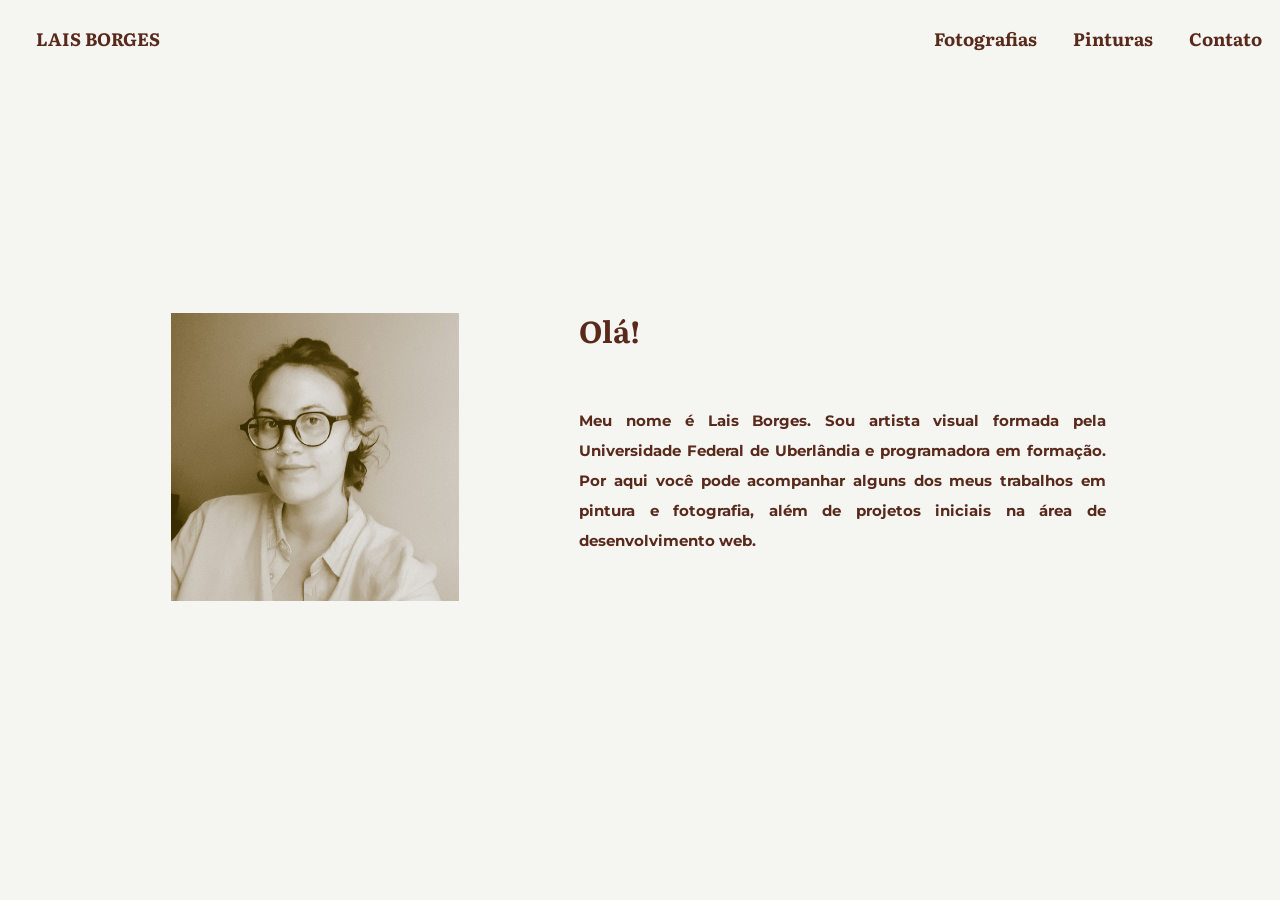
==== meusite/index.html @ 17c86da8 "Excluindo branches desnecessárias" ====
<!DOCTYPE html>
<html lang="pt-br">
<head>
    <meta charset="UTF-8">
    <meta http-equiv="X-UA-Compatible" content="IE=edge">
    <meta name="viewport" content="width=device-width, initial-scale=1.0">
    <title>Lais Borges</title>
    <link rel="stylesheet" href="./meusite.css" />
    <link rel="preconnect" href="https://fonts.googleapis.com">
    <link rel="preconnect" href="https://fonts.gstatic.com" crossorigin>
    <link href="https://fonts.googleapis.com/css2?family=Montserrat:wght@400;500&display=swap" rel="stylesheet">
    <link rel="preconnect" href="https://fonts.googleapis.com">
    <link rel="preconnect" href="https://fonts.gstatic.com" crossorigin>
    <link href="https://fonts.googleapis.com/css2?family=Literata&display=swap" rel="stylesheet">
</head>
<body>
    <header>
        <div class="navegação">
            <a href= "index.html" title="Página inicial" class="hover-underline-animation"><h1 id="menu">LAIS BORGES</h1></a>
            <nav>
                <ul>
                    <li>
                        <a href="fotografias.html" title="Fotografias" class="hover-underline-animation"><h1>Fotografias</h1></a>
                    </li>
                    <li>
                        <a href="pinturas.html" title="Pinturas" class="hover-underline-animation"><h1>Pinturas</h1></a>
                    </li>
                    <li>
                    <a href="contato.html" title="Contato" class="hover-underline-animation"><h1>Contato</h1></a>
                    </li>
                </ul> 
            </nav>
        </div>
    </header>
    <div class="sobre">
        <section>
            <div class="fotoprincipal">
                <img alt="Fotografia" src="selfiemono.jpg"/>
            </div>
        </section>
        <section>
                <div class="paragrafo">
                    <h3>Olá!</h3>
                    <br>
                    <br>
                    <br>
                    <p>Meu nome é Lais Borges. Sou artista visual formada pela Universidade Federal de Uberlândia e programadora em formação. 
                        Por aqui você pode acompanhar alguns dos meus trabalhos em pintura e fotografia, além de projetos iniciais na área de desenvolvimento web.
                    </p>
                </div>
        </section>
    </div>
        
</body>
</html>
---- meusite/meusite.css ----
* {
    box-sizing: border-box;
    margin: 0;
    padding-left: 6px;
    padding-right: 6px;
}

header .navegação {
    display: flex;
    align-items: center;
    justify-content: space-between;
}

header li {
    display: inline;
    font-family: 'Literata', serif;
    float: left;
    font-weight: 400;
}

h1 {
    color: #59291b;
    display: inline;
    font-size: 18px;
}

#menu {
    font-size: 18px;
    font-weight: bold;
    font-family: 'Literata', serif;
    color: #59291b;
}

a {
    display: block;
    padding-top: 20px;
    padding-bottom: 5px;
    text-decoration: none;
}

.navegação {
    width: 1280px;
    margin: 0 auto;
    position: relative;
    top: 5px;
    
}
body {
    background-color: #f5f5f2;
    /* background-color: #fff; */
    width: 1280px;
}

.sobre {
    display: flex;
    justify-content: center;
    align-items: center;
    text-align: center;
    min-height: 90vh;
    margin-left: 8%;
    margin-right: 8%;
}

.fotoprincipal {
    width: 30%;
    height: auto;
    float: left;
    padding: 40px;
}

img {
    margin-top: 4px;
    max-width: 300px;  
}

.paragrafo {
    font-weight: 400;
    display: block;
    text-align: justify;
    margin-right: 10%;
    position: relative;
    left: 50px;
    top: 10px; 
    padding-bottom: 70px; 
    
}

.paragrafo h3 {
    font-size: 30px;
    font-family: 'Literata', serif;
    color: #59291b;
    
}

.paragrafo p {
    font-size: 15px;
    font-family: 'Montserrat', sans-serif;
    font-weight: bold;
    line-height: 2;
    padding-right: 40px;
    color: #59291b;
}

.hover-underline-animation {
    display: inline-block;
    position: relative;
    color: #d33215;
}

.hover-underline-animation:after {
    content: '';
    position: absolute;
    width: 96%;
    transform: scaleX(0);
    height: 1.4px;
    bottom: 0;
    left: 0;
    background-color: #d33215;
    transform-origin: bottom right;
    transition: transform 0.25s ease-out;
}

.hover-underline-animation:hover:after {
    transform: scaleX(1);
    transform-origin: bottom left;
}

.avisoconstrução {
    display: flex;
    justify-content: center;
    align-items: center;
    text-align: center;
    min-height: 90vh;
    margin-left: 8%;
    margin-right: 8%;
    

}

.icone-construção {
    width: 30%;
    height: auto;
    float: left;
    padding: 40px;    
}

.icone-construção img {
    margin-top: 4px;
    max-width: 250px; 
}

.paragrafoconstrução {
    font-weight: 400;
    display: block;
    text-align: justify;
    margin-right: 10%;
    position: relative;
    left: 50px;
    top: 40px; 
    padding-bottom: 70px; 
}

.paragrafoconstrução h3 {
    font-size: 30px;
    font-family: 'Literata', serif;
    /* color: #592911; */
    color: #d33215;
}

.paragrafoconstrução p {
    font-size: 15px;
    font-family: 'Montserrat', sans-serif;
    font-weight: bold;
    line-height: 2;
    padding-right: 40px;
    color: rgba(87, 87, 87, 0.6);
}

footer {
    width: 100%;
    height: 40px;
    position: absolute;
    bottom: 0;
    left: 0;
    
}

#iconefooter {
    font-family: 'Montserrat', sans-serif;
    color: #c2c2c2;
    font-size: 10px;
    text-decoration: none;
    text-align: center; 
}

.contato {
    margin-left: 40%;
    margin-right: 8%;
    display: flex;
    align-items: center;
    min-height: 90vh;
    position: flex;
    justify-content: space-between;
    width: 10%;
    
}

.contato img {
    max-width: 40px;
    float: left;
}

.contato p {
    font-size: 15px;
    font-family: 'Montserrat', sans-serif;
    font-weight: bold;
    line-height: 2;
    padding-right: 40px;
    color: #59291b;
    float: right;
}

.email {
    margin: 0 auto;
    position: absolute;
    top: 40%;
}



.telefone {
    margin: 0 auto;
    position: absolute;
    top: 50%;
}

.github {
    margin: 0 auto;
    position: absolute;
    top: 60%;
}

.contato a {
    display: flex;
    padding-top: 0;
    padding-bottom: 0;
    text-decoration: none;
    color: #59291b;
}
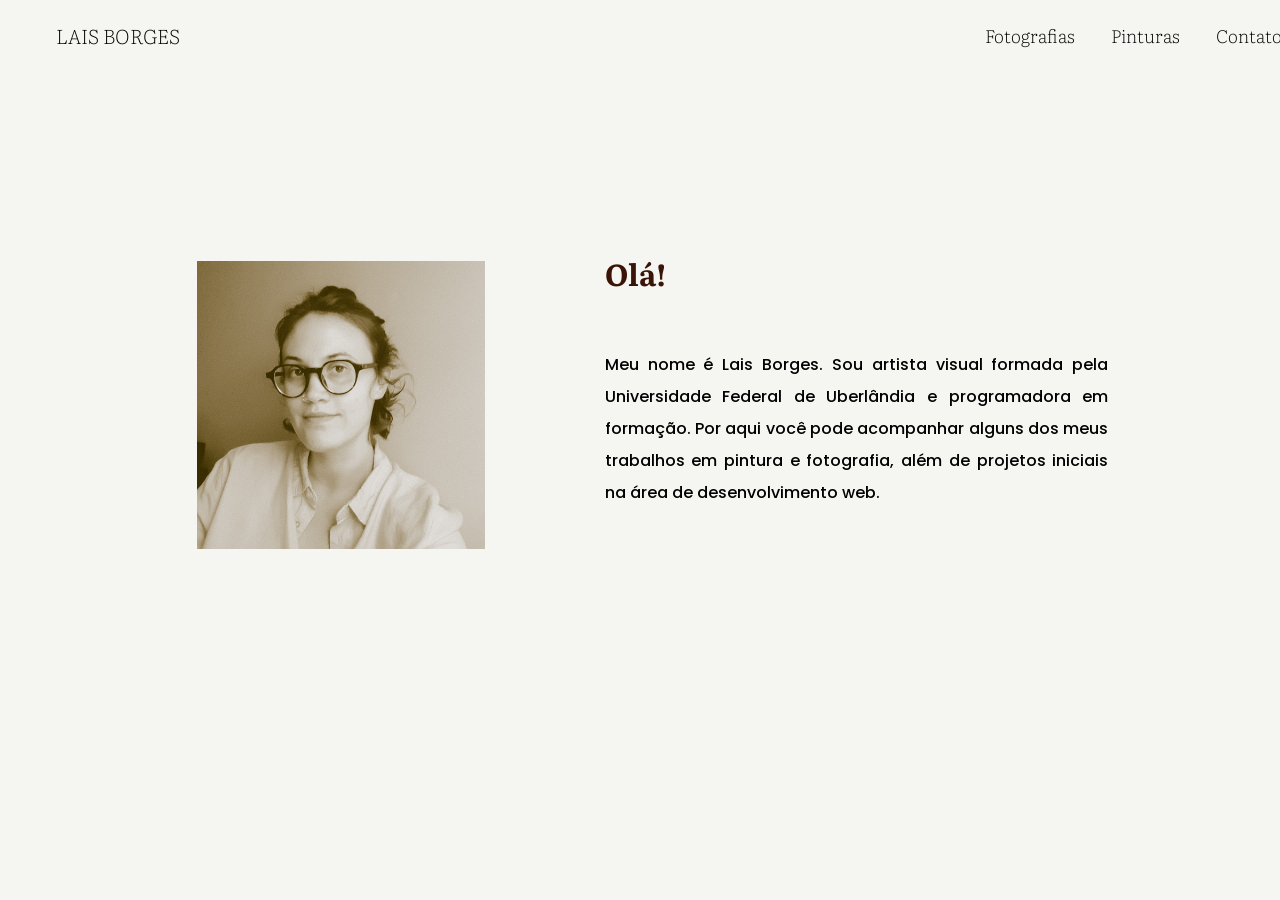
==== commit 05aad2ba: "comitando meusite" ====
--- a/meusite/index.html
+++ b/meusite/index.html
@@ -12,24 +12,35 @@
     <link rel="preconnect" href="https://fonts.googleapis.com">
     <link rel="preconnect" href="https://fonts.gstatic.com" crossorigin>
     <link href="https://fonts.googleapis.com/css2?family=Literata&display=swap" rel="stylesheet">
+    <link rel="preconnect" href="https://fonts.googleapis.com">
+    <link rel="preconnect" href="https://fonts.gstatic.com" crossorigin>
+    <link href="https://fonts.googleapis.com/css2?family=Alata&display=swap" rel="stylesheet">
+    <link rel="preconnect" href="https://fonts.googleapis.com">
+    <link rel="preconnect" href="https://fonts.gstatic.com" crossorigin>
+    <link href="https://fonts.googleapis.com/css2?family=Source+Code+Pro:wght@500;600&display=swap" rel="stylesheet">
+    <link rel="preconnect" href="https://fonts.googleapis.com">
+    <link rel="preconnect" href="https://fonts.gstatic.com" crossorigin>
+    <link href="https://fonts.googleapis.com/css2?family=Poppins:wght@300;400;500;700&display=swap" rel="stylesheet">
 </head>
 <body>
     <header>
-        <div class="navegação">
-            <a href= "index.html" title="Página inicial" class="hover-underline-animation"><h1 id="menu">LAIS BORGES</h1></a>
-            <nav>
-                <ul>
-                    <li>
-                        <a href="fotografias.html" title="Fotografias" class="hover-underline-animation"><h1>Fotografias</h1></a>
-                    </li>
-                    <li>
-                        <a href="pinturas.html" title="Pinturas" class="hover-underline-animation"><h1>Pinturas</h1></a>
-                    </li>
-                    <li>
-                    <a href="contato.html" title="Contato" class="hover-underline-animation"><h1>Contato</h1></a>
-                    </li>
-                </ul> 
-            </nav>
+        <div class="navbar">
+            <div class="navegação">
+                <a href= "index.html" title="Página inicial" class="hover-underline-animation"><h1 id="menu">LAIS BORGES</h1></a>
+                <nav>
+                    <ul>
+                        <li>
+                            <a href="fotografias.html" title="Fotografias" class="hover-underline-animation"><h1>Fotografias</h1></a>
+                        </li>
+                        <li>
+                            <a href="pinturas.html" title="Pinturas" class="hover-underline-animation"><h1>Pinturas</h1></a>
+                        </li>
+                        <li>
+                        <a href="contato.html" title="Contato" class="hover-underline-animation"><h1>Contato</h1></a>
+                        </li>
+                    </ul> 
+                </nav>
+            </div>
         </div>
     </header>
     <div class="sobre">
--- a/meusite/meusite.css
+++ b/meusite/meusite.css
@@ -13,25 +13,27 @@
 
 header li {
     display: inline;
-    font-family: 'Literata', serif;
+    font-family: 'Alata', sans-serif;
     float: left;
-    font-weight: 400;
+    font-weight: lighter;
 }
 
 h1 {
-    color: #59291b;
+    color: #000000;
     display: inline;
     font-size: 18px;
+    font-weight: lighter;
+    font-family: 'Literata', serif;
 }
 
 #menu {
-    font-size: 18px;
-    font-weight: bold;
-    font-family: 'Literata', serif;
-    color: #59291b;
-}
-
-a {
+    font-size: 20px;
+    font-weight: lighter;
+    font-family: 'Literata', serif;
+    color: #000000;
+}
+
+.navegação a {
     display: block;
     padding-top: 20px;
     padding-bottom: 5px;
@@ -42,9 +44,22 @@
     width: 1280px;
     margin: 0 auto;
     position: relative;
-    top: 5px;
-    
-}
+
+    left: 14px;
+    background-color: #f5f5f2;
+    
+}
+
+.navbar {
+    position: fixed;
+    top: 0;
+    width: 100%;
+    overflow: hidden;
+    z-index: 100;
+}
+
+
+
 body {
     background-color: #f5f5f2;
     /* background-color: #fff; */
@@ -57,7 +72,7 @@
     align-items: center;
     text-align: center;
     min-height: 90vh;
-    margin-left: 8%;
+    margin-left: 10%;
     margin-right: 8%;
 }
 
@@ -88,23 +103,23 @@
 .paragrafo h3 {
     font-size: 30px;
     font-family: 'Literata', serif;
-    color: #59291b;
+    color: #3a1507;
     
 }
 
 .paragrafo p {
-    font-size: 15px;
-    font-family: 'Montserrat', sans-serif;
-    font-weight: bold;
+    font-size: 16px;
+    font-family: 'Poppins', sans-serif;
+    font-weight: 500;
     line-height: 2;
     padding-right: 40px;
-    color: #59291b;
+    color: black;
 }
 
 .hover-underline-animation {
     display: inline-block;
     position: relative;
-    color: #d33215;
+    color: #8fbc8f;
 }
 
 .hover-underline-animation:after {
@@ -112,10 +127,10 @@
     position: absolute;
     width: 96%;
     transform: scaleX(0);
-    height: 1.4px;
+    height: 1.6px;
     bottom: 0;
     left: 0;
-    background-color: #d33215;
+    background-color: #8fbc8f;
     transform-origin: bottom right;
     transition: transform 0.25s ease-out;
 }
@@ -161,15 +176,14 @@
 }
 
 .paragrafoconstrução h3 {
-    font-size: 30px;
-    font-family: 'Literata', serif;
-    /* color: #592911; */
-    color: #d33215;
+    font-size: 25px;
+    font-family: 'Literata', serif;
+    color: #592911;
 }
 
 .paragrafoconstrução p {
     font-size: 15px;
-    font-family: 'Montserrat', sans-serif;
+    font-family: 'Poppins', sans-serif;
     font-weight: bold;
     line-height: 2;
     padding-right: 40px;
@@ -185,8 +199,15 @@
     
 }
 
+footer a {
+    display: block;
+    padding-top: 20px;
+    padding-bottom: 5px;
+    text-decoration: none;
+}
+
 #iconefooter {
-    font-family: 'Montserrat', sans-serif;
+    font-family: 'Poppins', sans-serif;
     color: #c2c2c2;
     font-size: 10px;
     text-decoration: none;
@@ -194,14 +215,13 @@
 }
 
 .contato {
-    margin-left: 40%;
+    margin-left: auto;
     margin-right: 8%;
     display: flex;
     align-items: center;
     min-height: 90vh;
     position: flex;
-    justify-content: space-between;
-    width: 10%;
+    width: 50%;
     
 }
 
@@ -212,11 +232,11 @@
 
 .contato p {
     font-size: 15px;
-    font-family: 'Montserrat', sans-serif;
-    font-weight: bold;
+    font-family: 'Poppins', sans-serif;
+    font-weight: 500;
     line-height: 2;
     padding-right: 40px;
-    color: #59291b;
+    color: #000000;
     float: right;
 }
 
@@ -226,8 +246,6 @@
     top: 40%;
 }
 
-
-
 .telefone {
     margin: 0 auto;
     position: absolute;
@@ -245,5 +263,114 @@
     padding-top: 0;
     padding-bottom: 0;
     text-decoration: none;
-    color: #59291b;
-}
+    color: #000000;
+}
+
+.atelie:hover {
+    filter: brightness(70%);
+
+}
+
+.grid-fotografias {
+    display: flex;
+    flex-wrap: wrap;
+    justify-content: center;
+    margin-top: 70px;
+    margin-left: 2%
+}
+
+.grid-fotografias img {
+    max-width: 250px;
+    margin: 10px;
+    margin-bottom:40px;
+}
+
+.galeria {
+    display: flex;
+    flex-wrap: wrap;
+    justify-content: center;
+    margin-top: 70px;
+    margin-left: 2%;
+
+}
+
+.galeria img {
+    max-width: 400px;
+    max-height: 300px;
+    margin: 10px;
+    margin-bottom:40px;
+    
+}
+
+.galeria img:hover {
+    cursor: pointer;
+    filter: brightness(70%);
+    
+}
+
+#FullImageView {
+    display: none;
+    position: absolute;
+    top:0;
+    left: 0;
+    width: 100%;
+    height: 100%;
+    background-color: rgba(0,0,0,.9);
+    text-align: center;
+    z-index: 100;
+}
+
+#FullImage {
+    padding: 24px;
+    max-width: 98%;
+    max-height: 98%;
+}
+
+#CloseButton {
+    position: absolute;
+    top: 12px;
+    right: 12px;
+    font-size: 2rem;
+    color: white;
+    cursor: pointer;
+
+}
+
+.containeratelie {
+    margin-top: 5%;
+}
+
+.sectionatelie {
+    display: flex;
+    margin-left: 10%;
+    margin-right: 8%;
+    margin-top: 150px;
+    margin-bottom: 150px;
+
+}
+
+.sectionatelie a {
+    text-decoration: none;
+    color: #000000;
+}
+
+#atelietitulo {
+    text-align: left;
+    padding-left: 3%;
+    padding-right: 3%;
+    margin-right: 30px;
+    margin-top: 1.5%;
+    color: #3a1507;
+    font-family: 'Literata', serif;
+    font-size: 17px;
+    font-weight: bold;    
+}
+
+#atelieparagrafo {
+    color: #3a1507;
+    font-weight: 400;
+    font-family: 'Poppins', sans-serif;
+    text-align: justify;
+    font-size: 14px;
+}
+
